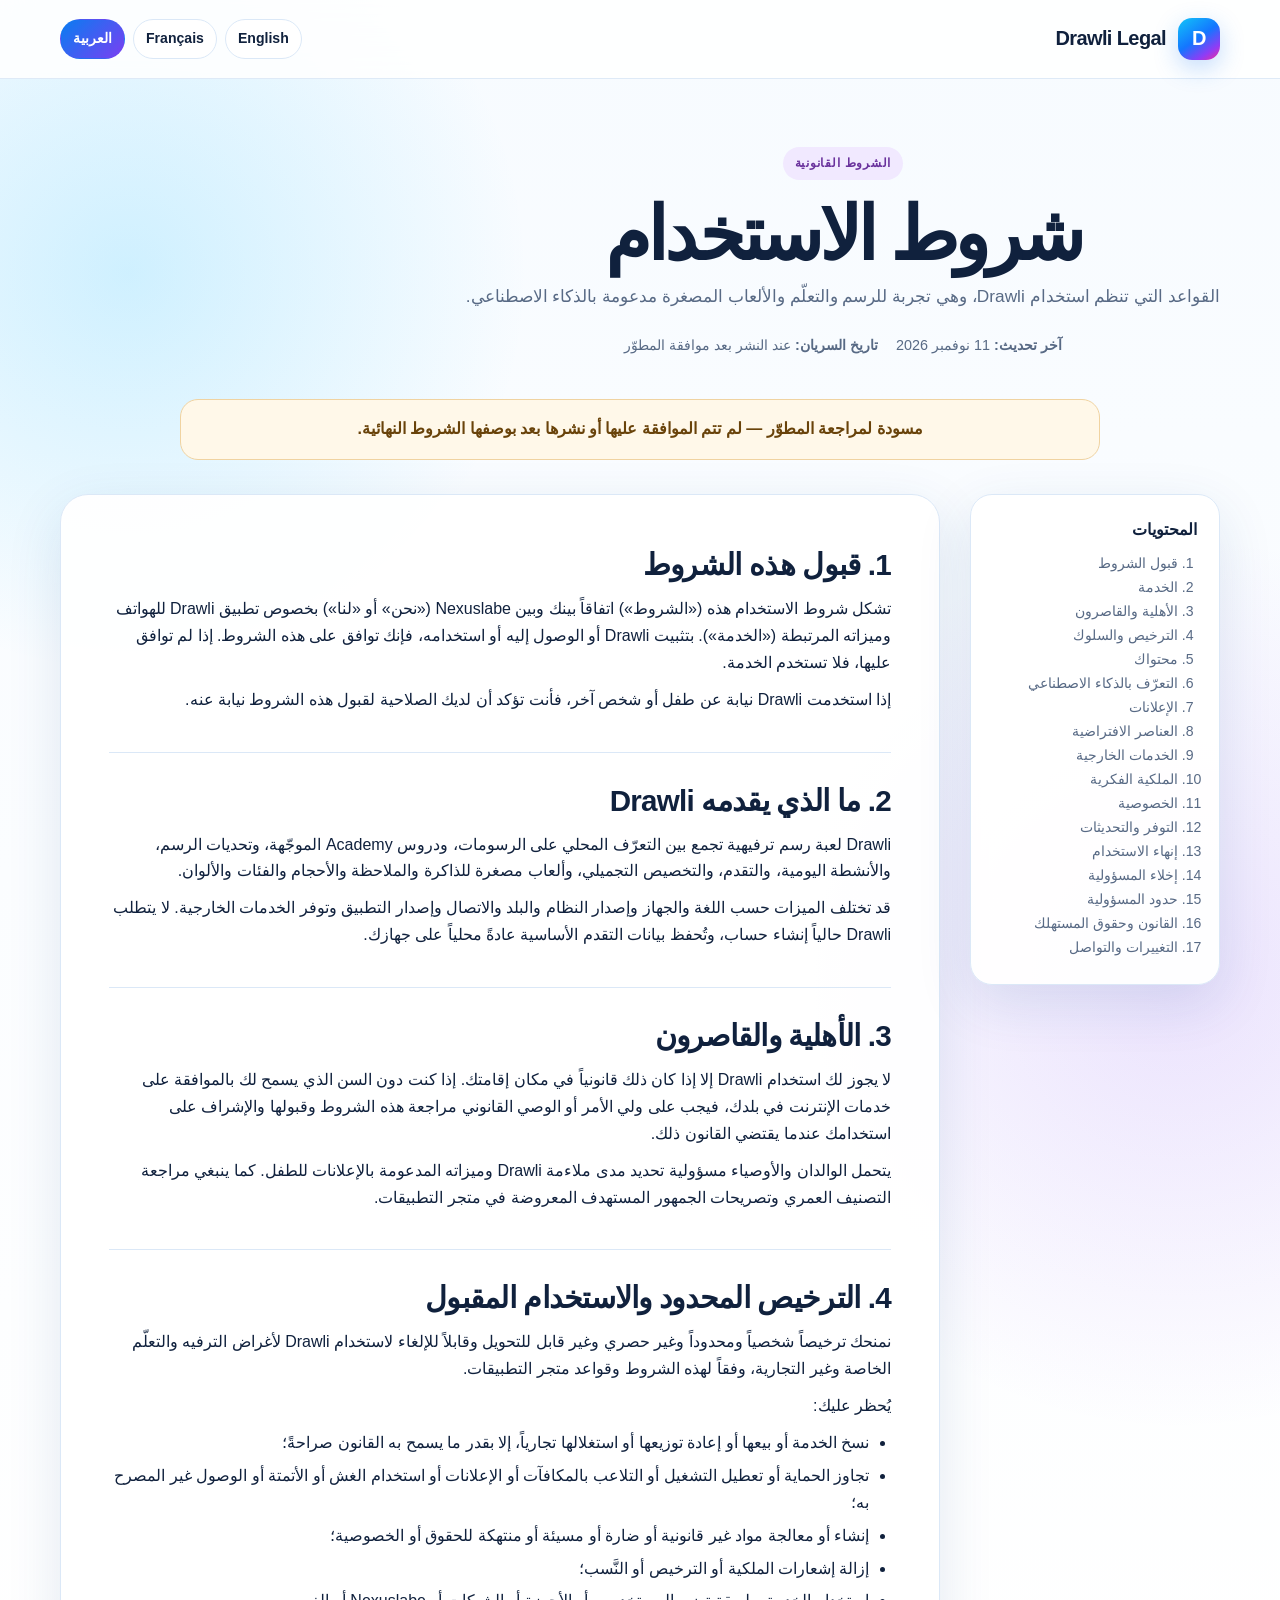
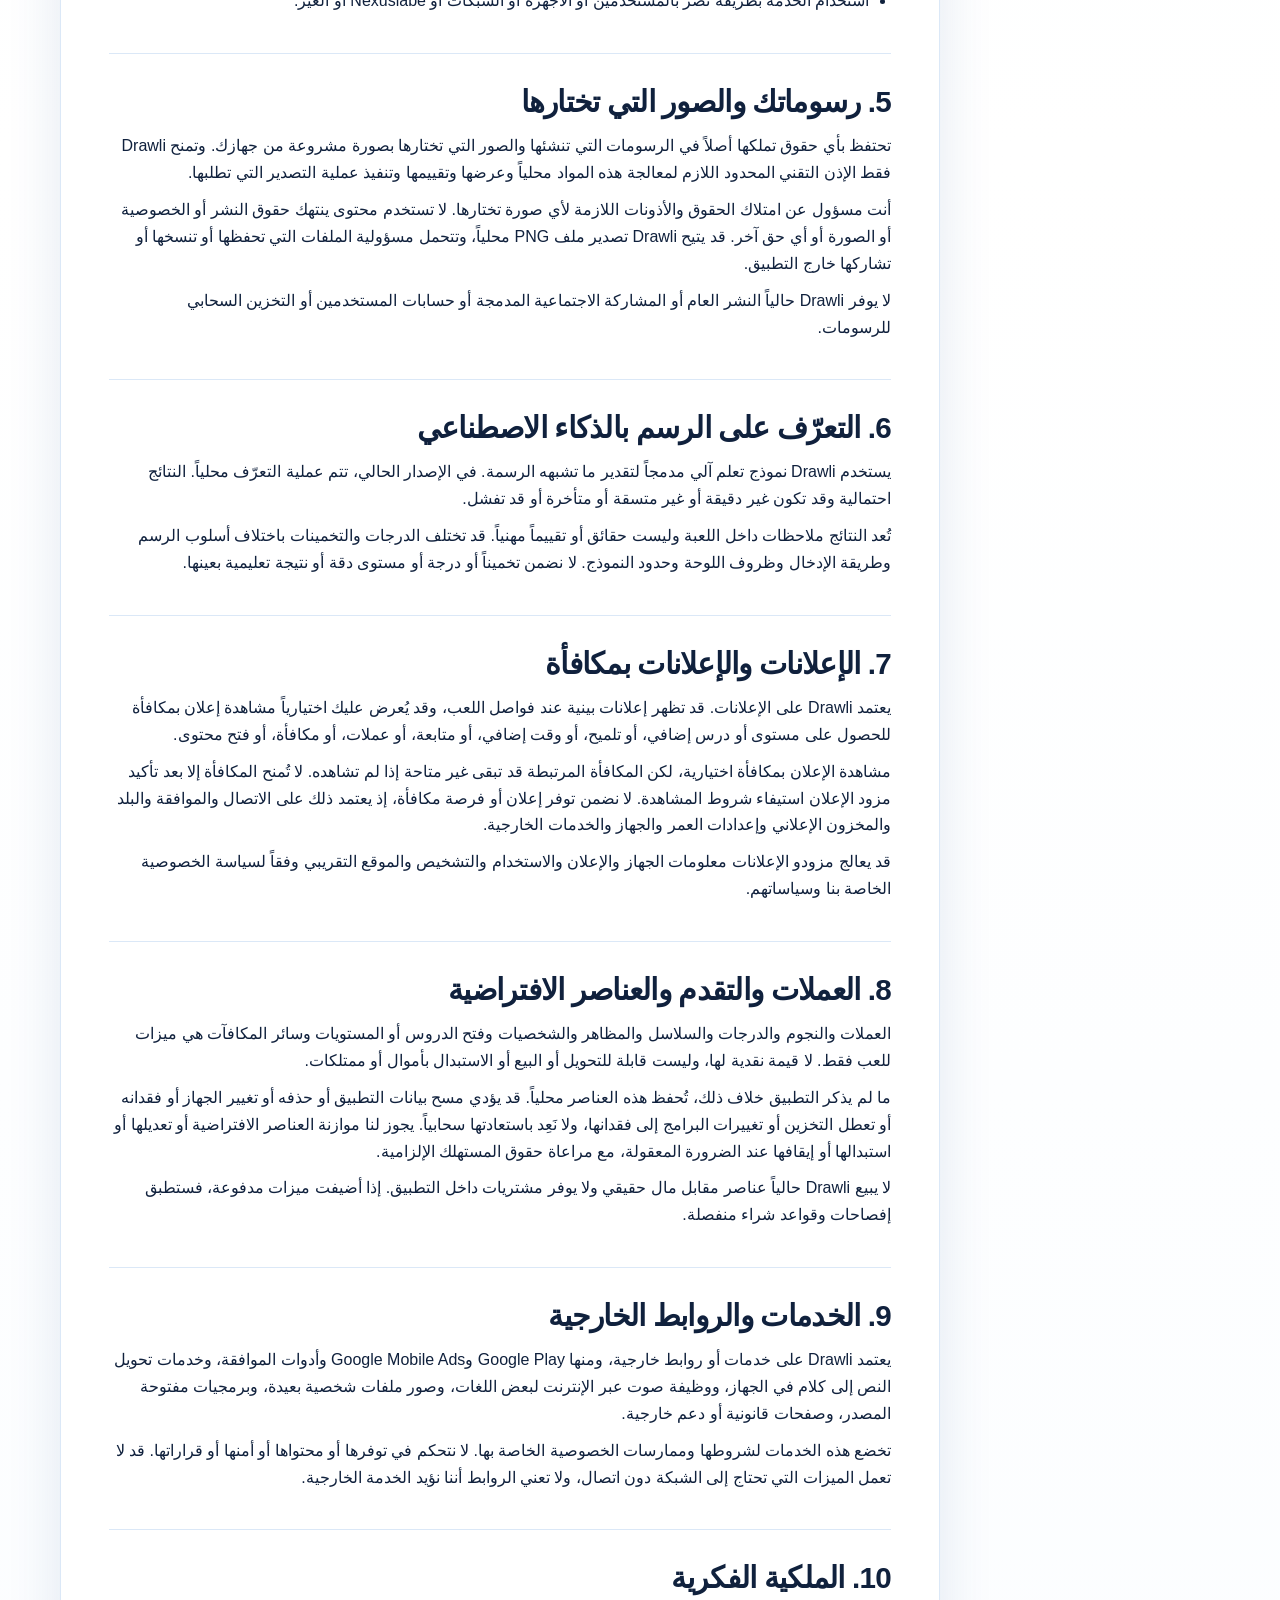
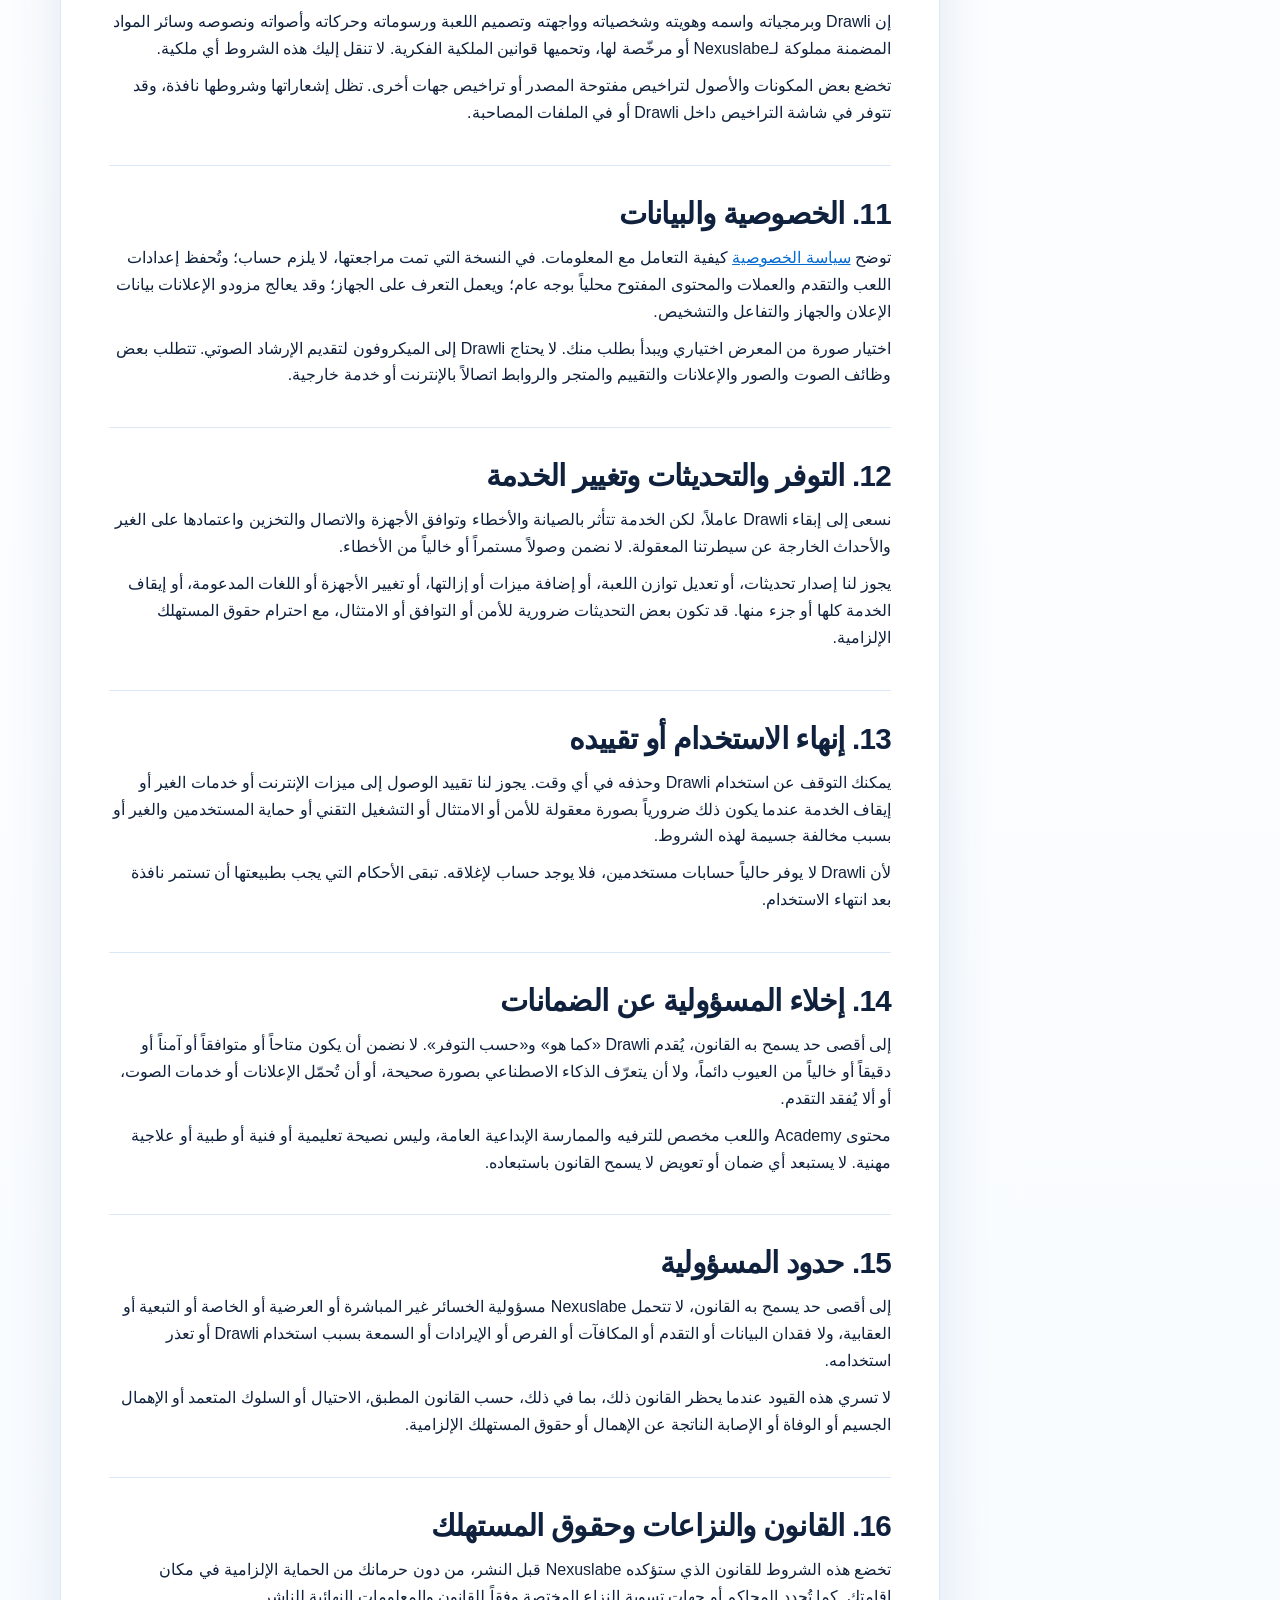
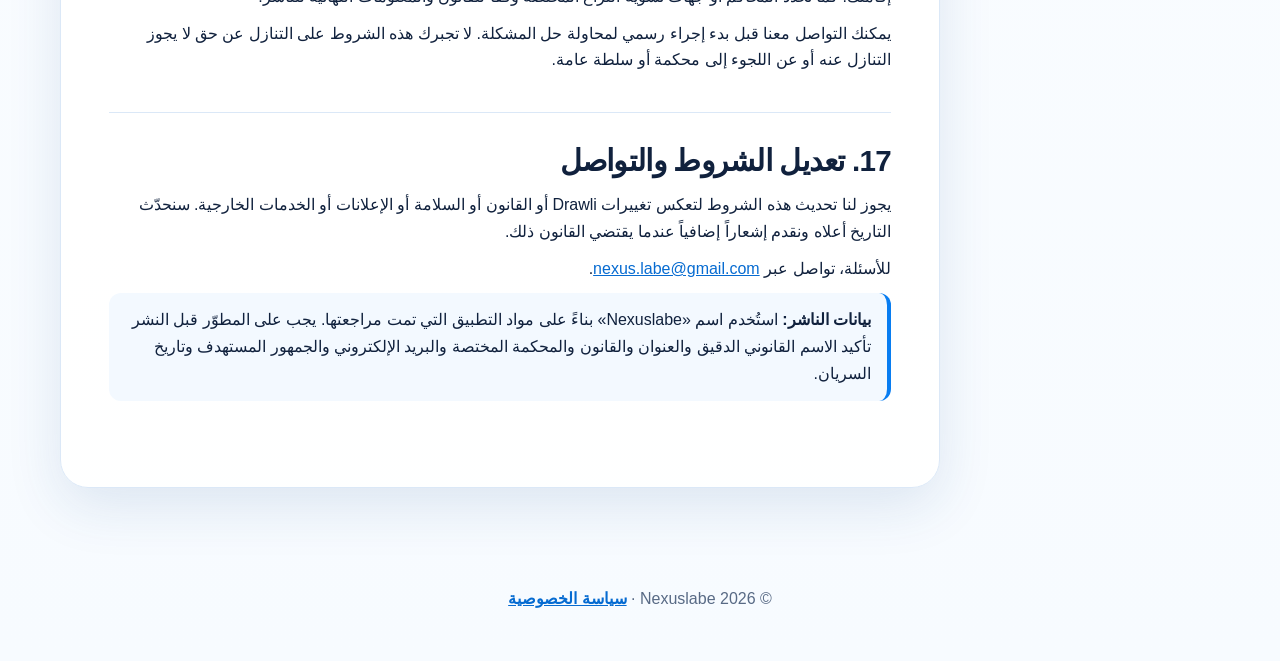
==== terms/ar/index.html @ 0cee1b6f "Add files via upload" ====
<!doctype html>
<html lang="ar" dir="rtl">
<head>
  <meta charset="utf-8"><meta name="viewport" content="width=device-width, initial-scale=1">
  <meta name="description" content="شروط استخدام Drawli، لعبة الرسم بالذكاء الاصطناعي من Nexuslabe.">
  <title>شروط الاستخدام — Drawli</title><link rel="stylesheet" href="../style.css">
</head>
<body>
  <header class="site-header"><div class="header-inner"><a class="brand" href="./"><span class="brand-mark" aria-hidden="true">D</span><span>Drawli Legal</span></a><nav class="language-nav" aria-label="اللغة"><a href="../" lang="en" dir="ltr">English</a><a href="../fr/" lang="fr" dir="ltr">Français</a><a href="./" aria-current="page">العربية</a></nav></div></header>
  <main>
    <div class="hero header-inner"><div><span class="eyebrow">الشروط القانونية</span><h1>شروط الاستخدام</h1><p>القواعد التي تنظم استخدام Drawli، وهي تجربة للرسم والتعلّم والألعاب المصغرة مدعومة بالذكاء الاصطناعي.</p><div class="dates"><span><strong>آخر تحديث:</strong> 11 نوفمبر 2026</span><span><strong>تاريخ السريان:</strong> عند النشر بعد موافقة المطوّر</span></div></div></div>
    <div class="draft-banner">مسودة لمراجعة المطوّر — لم تتم الموافقة عليها أو نشرها بعد بوصفها الشروط النهائية.</div>
    <div class="page-shell">
      <nav class="toc" aria-label="المحتويات"><strong>المحتويات</strong><ol><li><a href="#acceptance">قبول الشروط</a></li><li><a href="#service">الخدمة</a></li><li><a href="#eligibility">الأهلية والقاصرون</a></li><li><a href="#license">الترخيص والسلوك</a></li><li><a href="#content">محتواك</a></li><li><a href="#ai">التعرّف بالذكاء الاصطناعي</a></li><li><a href="#ads">الإعلانات</a></li><li><a href="#rewards">العناصر الافتراضية</a></li><li><a href="#third">الخدمات الخارجية</a></li><li><a href="#ip">الملكية الفكرية</a></li><li><a href="#privacy">الخصوصية</a></li><li><a href="#availability">التوفر والتحديثات</a></li><li><a href="#ending">إنهاء الاستخدام</a></li><li><a href="#disclaimers">إخلاء المسؤولية</a></li><li><a href="#liability">حدود المسؤولية</a></li><li><a href="#law">القانون وحقوق المستهلك</a></li><li><a href="#changes">التغييرات والتواصل</a></li></ol></nav>
      <article class="terms">
        <section id="acceptance"><h2>1. قبول هذه الشروط</h2><p>تشكل شروط الاستخدام هذه («الشروط») اتفاقاً بينك وبين Nexuslabe («نحن» أو «لنا») بخصوص تطبيق Drawli للهواتف وميزاته المرتبطة («الخدمة»). بتثبيت Drawli أو الوصول إليه أو استخدامه، فإنك توافق على هذه الشروط. إذا لم توافق عليها، فلا تستخدم الخدمة.</p><p>إذا استخدمت Drawli نيابة عن طفل أو شخص آخر، فأنت تؤكد أن لديك الصلاحية لقبول هذه الشروط نيابة عنه.</p></section>
        <section id="service"><h2>2. ما الذي يقدمه Drawli</h2><p>Drawli لعبة رسم ترفيهية تجمع بين التعرّف المحلي على الرسومات، ودروس Academy الموجّهة، وتحديات الرسم، والأنشطة اليومية، والتقدم، والتخصيص التجميلي، وألعاب مصغرة للذاكرة والملاحظة والأحجام والفئات والألوان.</p><p>قد تختلف الميزات حسب اللغة والجهاز وإصدار النظام والبلد والاتصال وإصدار التطبيق وتوفر الخدمات الخارجية. لا يتطلب Drawli حالياً إنشاء حساب، وتُحفظ بيانات التقدم الأساسية عادةً محلياً على جهازك.</p></section>
        <section id="eligibility"><h2>3. الأهلية والقاصرون</h2><p>لا يجوز لك استخدام Drawli إلا إذا كان ذلك قانونياً في مكان إقامتك. إذا كنت دون السن الذي يسمح لك بالموافقة على خدمات الإنترنت في بلدك، فيجب على ولي الأمر أو الوصي القانوني مراجعة هذه الشروط وقبولها والإشراف على استخدامك عندما يقتضي القانون ذلك.</p><p>يتحمل الوالدان والأوصياء مسؤولية تحديد مدى ملاءمة Drawli وميزاته المدعومة بالإعلانات للطفل. كما ينبغي مراجعة التصنيف العمري وتصريحات الجمهور المستهدف المعروضة في متجر التطبيقات.</p></section>
        <section id="license"><h2>4. الترخيص المحدود والاستخدام المقبول</h2><p>نمنحك ترخيصاً شخصياً ومحدوداً وغير حصري وغير قابل للتحويل وقابلاً للإلغاء لاستخدام Drawli لأغراض الترفيه والتعلّم الخاصة وغير التجارية، وفقاً لهذه الشروط وقواعد متجر التطبيقات.</p><p>يُحظر عليك:</p><ul><li>نسخ الخدمة أو بيعها أو إعادة توزيعها أو استغلالها تجارياً، إلا بقدر ما يسمح به القانون صراحةً؛</li><li>تجاوز الحماية أو تعطيل التشغيل أو التلاعب بالمكافآت أو الإعلانات أو استخدام الغش أو الأتمتة أو الوصول غير المصرح به؛</li><li>إنشاء أو معالجة مواد غير قانونية أو ضارة أو مسيئة أو منتهكة للحقوق أو الخصوصية؛</li><li>إزالة إشعارات الملكية أو الترخيص أو النَّسب؛</li><li>استخدام الخدمة بطريقة تضر بالمستخدمين أو الأجهزة أو الشبكات أو Nexuslabe أو الغير.</li></ul></section>
        <section id="content"><h2>5. رسوماتك والصور التي تختارها</h2><p>تحتفظ بأي حقوق تملكها أصلاً في الرسومات التي تنشئها والصور التي تختارها بصورة مشروعة من جهازك. وتمنح Drawli فقط الإذن التقني المحدود اللازم لمعالجة هذه المواد محلياً وعرضها وتقييمها وتنفيذ عملية التصدير التي تطلبها.</p><p>أنت مسؤول عن امتلاك الحقوق والأذونات اللازمة لأي صورة تختارها. لا تستخدم محتوى ينتهك حقوق النشر أو الخصوصية أو الصورة أو أي حق آخر. قد يتيح Drawli تصدير ملف PNG محلياً، وتتحمل مسؤولية الملفات التي تحفظها أو تنسخها أو تشاركها خارج التطبيق.</p><p>لا يوفر Drawli حالياً النشر العام أو المشاركة الاجتماعية المدمجة أو حسابات المستخدمين أو التخزين السحابي للرسومات.</p></section>
        <section id="ai"><h2>6. التعرّف على الرسم بالذكاء الاصطناعي</h2><p>يستخدم Drawli نموذج تعلم آلي مدمجاً لتقدير ما تشبهه الرسمة. في الإصدار الحالي، تتم عملية التعرّف محلياً. النتائج احتمالية وقد تكون غير دقيقة أو غير متسقة أو متأخرة أو قد تفشل.</p><p>تُعد النتائج ملاحظات داخل اللعبة وليست حقائق أو تقييماً مهنياً. قد تختلف الدرجات والتخمينات باختلاف أسلوب الرسم وطريقة الإدخال وظروف اللوحة وحدود النموذج. لا نضمن تخميناً أو درجة أو مستوى دقة أو نتيجة تعليمية بعينها.</p></section>
        <section id="ads"><h2>7. الإعلانات والإعلانات بمكافأة</h2><p>يعتمد Drawli على الإعلانات. قد تظهر إعلانات بينية عند فواصل اللعب، وقد يُعرض عليك اختيارياً مشاهدة إعلان بمكافأة للحصول على مستوى أو درس إضافي، أو تلميح، أو وقت إضافي، أو متابعة، أو عملات، أو مكافأة، أو فتح محتوى.</p><p>مشاهدة الإعلان بمكافأة اختيارية، لكن المكافأة المرتبطة قد تبقى غير متاحة إذا لم تشاهده. لا تُمنح المكافأة إلا بعد تأكيد مزود الإعلان استيفاء شروط المشاهدة. لا نضمن توفر إعلان أو فرصة مكافأة، إذ يعتمد ذلك على الاتصال والموافقة والبلد والمخزون الإعلاني وإعدادات العمر والجهاز والخدمات الخارجية.</p><p>قد يعالج مزودو الإعلانات معلومات الجهاز والإعلان والاستخدام والتشخيص والموقع التقريبي وفقاً لسياسة الخصوصية الخاصة بنا وسياساتهم.</p></section>
        <section id="rewards"><h2>8. العملات والتقدم والعناصر الافتراضية</h2><p>العملات والنجوم والدرجات والسلاسل والمظاهر والشخصيات وفتح الدروس أو المستويات وسائر المكافآت هي ميزات للعب فقط. لا قيمة نقدية لها، وليست قابلة للتحويل أو البيع أو الاستبدال بأموال أو ممتلكات.</p><p>ما لم يذكر التطبيق خلاف ذلك، تُحفظ هذه العناصر محلياً. قد يؤدي مسح بيانات التطبيق أو حذفه أو تغيير الجهاز أو فقدانه أو تعطل التخزين أو تغييرات البرامج إلى فقدانها، ولا نَعِد باستعادتها سحابياً. يجوز لنا موازنة العناصر الافتراضية أو تعديلها أو استبدالها أو إيقافها عند الضرورة المعقولة، مع مراعاة حقوق المستهلك الإلزامية.</p><p>لا يبيع Drawli حالياً عناصر مقابل مال حقيقي ولا يوفر مشتريات داخل التطبيق. إذا أضيفت ميزات مدفوعة، فستطبق إفصاحات وقواعد شراء منفصلة.</p></section>
        <section id="third"><h2>9. الخدمات والروابط الخارجية</h2><p>يعتمد Drawli على خدمات أو روابط خارجية، ومنها Google Play وGoogle Mobile Ads وأدوات الموافقة، وخدمات تحويل النص إلى كلام في الجهاز، ووظيفة صوت عبر الإنترنت لبعض اللغات، وصور ملفات شخصية بعيدة، وبرمجيات مفتوحة المصدر، وصفحات قانونية أو دعم خارجية.</p><p>تخضع هذه الخدمات لشروطها وممارسات الخصوصية الخاصة بها. لا نتحكم في توفرها أو محتواها أو أمنها أو قراراتها. قد لا تعمل الميزات التي تحتاج إلى الشبكة دون اتصال، ولا تعني الروابط أننا نؤيد الخدمة الخارجية.</p></section>
        <section id="ip"><h2>10. الملكية الفكرية</h2><p>إن Drawli وبرمجياته واسمه وهويته وشخصياته وواجهته وتصميم اللعبة ورسوماته وحركاته وأصواته ونصوصه وسائر المواد المضمنة مملوكة لـNexuslabe أو مرخّصة لها، وتحميها قوانين الملكية الفكرية. لا تنقل إليك هذه الشروط أي ملكية.</p><p>تخضع بعض المكونات والأصول لتراخيص مفتوحة المصدر أو تراخيص جهات أخرى. تظل إشعاراتها وشروطها نافذة، وقد تتوفر في شاشة التراخيص داخل Drawli أو في الملفات المصاحبة.</p></section>
        <section id="privacy"><h2>11. الخصوصية والبيانات</h2><p>توضح <a href="https://nexuslabe-debug.github.io/drawli-privacy/" rel="noopener">سياسة الخصوصية</a> كيفية التعامل مع المعلومات. في النسخة التي تمت مراجعتها، لا يلزم حساب؛ وتُحفظ إعدادات اللعب والتقدم والعملات والمحتوى المفتوح محلياً بوجه عام؛ ويعمل التعرف على الجهاز؛ وقد يعالج مزودو الإعلانات بيانات الإعلان والجهاز والتفاعل والتشخيص.</p><p>اختيار صورة من المعرض اختياري ويبدأ بطلب منك. لا يحتاج Drawli إلى الميكروفون لتقديم الإرشاد الصوتي. تتطلب بعض وظائف الصوت والصور والإعلانات والتقييم والمتجر والروابط اتصالاً بالإنترنت أو خدمة خارجية.</p></section>
        <section id="availability"><h2>12. التوفر والتحديثات وتغيير الخدمة</h2><p>نسعى إلى إبقاء Drawli عاملاً، لكن الخدمة تتأثر بالصيانة والأخطاء وتوافق الأجهزة والاتصال والتخزين واعتمادها على الغير والأحداث الخارجة عن سيطرتنا المعقولة. لا نضمن وصولاً مستمراً أو خالياً من الأخطاء.</p><p>يجوز لنا إصدار تحديثات، أو تعديل توازن اللعبة، أو إضافة ميزات أو إزالتها، أو تغيير الأجهزة أو اللغات المدعومة، أو إيقاف الخدمة كلها أو جزء منها. قد تكون بعض التحديثات ضرورية للأمن أو التوافق أو الامتثال، مع احترام حقوق المستهلك الإلزامية.</p></section>
        <section id="ending"><h2>13. إنهاء الاستخدام أو تقييده</h2><p>يمكنك التوقف عن استخدام Drawli وحذفه في أي وقت. يجوز لنا تقييد الوصول إلى ميزات الإنترنت أو خدمات الغير أو إيقاف الخدمة عندما يكون ذلك ضرورياً بصورة معقولة للأمن أو الامتثال أو التشغيل التقني أو حماية المستخدمين والغير أو بسبب مخالفة جسيمة لهذه الشروط.</p><p>لأن Drawli لا يوفر حالياً حسابات مستخدمين، فلا يوجد حساب لإغلاقه. تبقى الأحكام التي يجب بطبيعتها أن تستمر نافذة بعد انتهاء الاستخدام.</p></section>
        <section id="disclaimers"><h2>14. إخلاء المسؤولية عن الضمانات</h2><p>إلى أقصى حد يسمح به القانون، يُقدم Drawli «كما هو» و«حسب التوفر». لا نضمن أن يكون متاحاً أو متوافقاً أو آمناً أو دقيقاً أو خالياً من العيوب دائماً، ولا أن يتعرّف الذكاء الاصطناعي بصورة صحيحة، أو أن تُحمّل الإعلانات أو خدمات الصوت، أو ألا يُفقد التقدم.</p><p>محتوى Academy واللعب مخصص للترفيه والممارسة الإبداعية العامة، وليس نصيحة تعليمية أو فنية أو طبية أو علاجية مهنية. لا يستبعد أي ضمان أو تعويض لا يسمح القانون باستبعاده.</p></section>
        <section id="liability"><h2>15. حدود المسؤولية</h2><p>إلى أقصى حد يسمح به القانون، لا تتحمل Nexuslabe مسؤولية الخسائر غير المباشرة أو العرضية أو الخاصة أو التبعية أو العقابية، ولا فقدان البيانات أو التقدم أو المكافآت أو الفرص أو الإيرادات أو السمعة بسبب استخدام Drawli أو تعذر استخدامه.</p><p>لا تسري هذه القيود عندما يحظر القانون ذلك، بما في ذلك، حسب القانون المطبق، الاحتيال أو السلوك المتعمد أو الإهمال الجسيم أو الوفاة أو الإصابة الناتجة عن الإهمال أو حقوق المستهلك الإلزامية.</p></section>
        <section id="law"><h2>16. القانون والنزاعات وحقوق المستهلك</h2><p>تخضع هذه الشروط للقانون الذي ستؤكده Nexuslabe قبل النشر، من دون حرمانك من الحماية الإلزامية في مكان إقامتك. كما تُحدد المحاكم أو جهات تسوية النزاع المختصة وفقاً للقانون والمعلومات النهائية للناشر.</p><p>يمكنك التواصل معنا قبل بدء إجراء رسمي لمحاولة حل المشكلة. لا تجبرك هذه الشروط على التنازل عن حق لا يجوز التنازل عنه أو عن اللجوء إلى محكمة أو سلطة عامة.</p></section>
        <section id="changes"><h2>17. تعديل الشروط والتواصل</h2><p>يجوز لنا تحديث هذه الشروط لتعكس تغييرات Drawli أو القانون أو السلامة أو الإعلانات أو الخدمات الخارجية. سنحدّث التاريخ أعلاه ونقدم إشعاراً إضافياً عندما يقتضي القانون ذلك.</p><p>للأسئلة، تواصل عبر <a href="mailto:nexus.labe@gmail.com" dir="ltr">nexus.labe@gmail.com</a>.</p><p class="note"><strong>بيانات الناشر:</strong> استُخدم اسم «Nexuslabe» بناءً على مواد التطبيق التي تمت مراجعتها. يجب على المطوّر قبل النشر تأكيد الاسم القانوني الدقيق والعنوان والقانون والمحكمة المختصة والبريد الإلكتروني والجمهور المستهدف وتاريخ السريان.</p></section>
      </article>
    </div>
  </main>
  <footer class="site-footer"><div class="footer-inner">© 2026 Nexuslabe · <a href="https://nexuslabe-debug.github.io/drawli-privacy/">سياسة الخصوصية</a></div></footer>
</body>
</html>
---- terms/style.css ----
:root {
  color-scheme: light;
  --ink: #10213d;
  --muted: #586a85;
  --blue: #087df1;
  --purple: #7a3ff2;
  --pink: #ed2b9a;
  --line: #dbe8f7;
  --soft: #f3f9ff;
  --surface: rgba(255, 255, 255, 0.94);
  --shadow: 0 18px 55px rgba(22, 74, 137, 0.12);
}

* { box-sizing: border-box; }

html { scroll-behavior: smooth; }

body {
  margin: 0;
  min-width: 280px;
  color: var(--ink);
  background:
    radial-gradient(circle at 10% 5%, rgba(19, 187, 255, 0.18), transparent 25rem),
    radial-gradient(circle at 92% 18%, rgba(134, 65, 242, 0.14), transparent 28rem),
    linear-gradient(180deg, #f7fbff 0%, #ffffff 32%, #f7fbff 100%);
  font-family: Inter, ui-sans-serif, system-ui, -apple-system, BlinkMacSystemFont, "Segoe UI", sans-serif;
  line-height: 1.68;
}

a { color: #066bd1; }
a:hover { color: var(--purple); }

.site-header {
  border-bottom: 1px solid rgba(219, 232, 247, 0.9);
  background: rgba(255, 255, 255, 0.86);
  backdrop-filter: blur(16px);
}

.header-inner, .page-shell, .footer-inner {
  width: min(1160px, calc(100% - 32px));
  margin-inline: auto;
}

.header-inner {
  display: flex;
  align-items: center;
  justify-content: space-between;
  gap: 20px;
  padding: 18px 0;
}

.brand {
  display: flex;
  align-items: center;
  gap: 12px;
  color: var(--ink);
  text-decoration: none;
  font-weight: 900;
  font-size: 1.25rem;
  letter-spacing: -0.03em;
}

.brand-mark {
  display: grid;
  place-items: center;
  width: 42px;
  height: 42px;
  border-radius: 14px;
  color: white;
  background: linear-gradient(145deg, #11c6f8, #1476ff 48%, #8f3cf5 78%, #f32d9a);
  box-shadow: 0 8px 24px rgba(26, 120, 242, 0.26);
}

.language-nav { display: flex; flex-wrap: wrap; gap: 8px; }
.language-nav a {
  padding: 7px 12px;
  border: 1px solid var(--line);
  border-radius: 999px;
  background: white;
  color: var(--ink);
  text-decoration: none;
  font-size: 0.88rem;
  font-weight: 750;
}
.language-nav a[aria-current="page"] {
  color: white;
  border-color: transparent;
  background: linear-gradient(135deg, var(--blue), var(--purple));
}

.hero { padding: 68px 0 42px; text-align: center; }
.eyebrow {
  display: inline-flex;
  padding: 6px 12px;
  border-radius: 999px;
  color: #6a329d;
  background: #f1e9ff;
  font-size: 0.78rem;
  font-weight: 850;
  letter-spacing: 0.06em;
  text-transform: uppercase;
}
.hero h1 {
  margin: 17px auto 10px;
  max-width: 820px;
  font-size: clamp(2.25rem, 7vw, 4.6rem);
  line-height: 1.02;
  letter-spacing: -0.055em;
}
.hero p { margin: 0 auto; max-width: 760px; color: var(--muted); font-size: 1.08rem; }
.dates { display: flex; justify-content: center; flex-wrap: wrap; gap: 8px 18px; margin-top: 22px; color: var(--muted); font-size: 0.9rem; }

.draft-banner {
  margin: 0 auto 34px;
  max-width: 920px;
  padding: 16px 18px;
  border: 1px solid #f0d3a1;
  border-radius: 18px;
  color: #69430a;
  background: #fff8e9;
  text-align: center;
  font-weight: 650;
}

.page-shell { display: grid; grid-template-columns: 250px minmax(0, 1fr); gap: 30px; padding-bottom: 70px; }
.toc { position: sticky; top: 18px; align-self: start; padding: 22px; border: 1px solid var(--line); border-radius: 22px; background: var(--surface); box-shadow: var(--shadow); }
.toc strong { display: block; margin-bottom: 10px; }
.toc ol { margin: 0; padding-inline-start: 1.2rem; }
.toc li { margin: 5px 0; color: var(--muted); font-size: 0.88rem; line-height: 1.35; }
.toc a { color: inherit; text-decoration: none; }
.toc a:hover { color: var(--blue); }

.terms { min-width: 0; padding: clamp(22px, 4vw, 48px); border: 1px solid var(--line); border-radius: 28px; background: var(--surface); box-shadow: var(--shadow); }
.terms section { scroll-margin-top: 24px; padding: 4px 0 28px; }
.terms section + section { padding-top: 30px; border-top: 1px solid var(--line); }
.terms h2 { margin: 0 0 12px; font-size: clamp(1.35rem, 3vw, 1.85rem); line-height: 1.25; letter-spacing: -0.025em; }
.terms h3 { margin: 22px 0 8px; font-size: 1.08rem; }
.terms p { margin: 10px 0; }
.terms ul { margin: 10px 0; padding-inline-start: 1.35rem; }
.terms li { margin: 6px 0; }
.note { padding: 14px 16px; border-inline-start: 4px solid var(--blue); border-radius: 12px; background: var(--soft); }

.site-footer { padding: 28px 0 48px; color: var(--muted); text-align: center; }
.site-footer a { font-weight: 700; }

[dir="rtl"] body { font-family: Tahoma, Arial, "Segoe UI", sans-serif; }
[dir="rtl"] .terms, [dir="rtl"] .toc { text-align: right; }

@media (max-width: 840px) {
  .header-inner { align-items: flex-start; flex-direction: column; }
  .hero { padding-top: 48px; }
  .page-shell { grid-template-columns: 1fr; }
  .toc { position: static; }
}

@media (max-width: 520px) {
  .header-inner, .page-shell, .footer-inner { width: min(100% - 20px, 1160px); }
  .terms { padding: 22px 18px; border-radius: 22px; }
  .language-nav a { padding: 6px 10px; }
}

@media print {
  body { background: white; }
  .site-header, .toc, .draft-banner { display: none; }
  .page-shell { display: block; width: 100%; }
  .terms { border: 0; box-shadow: none; padding: 0; }
}
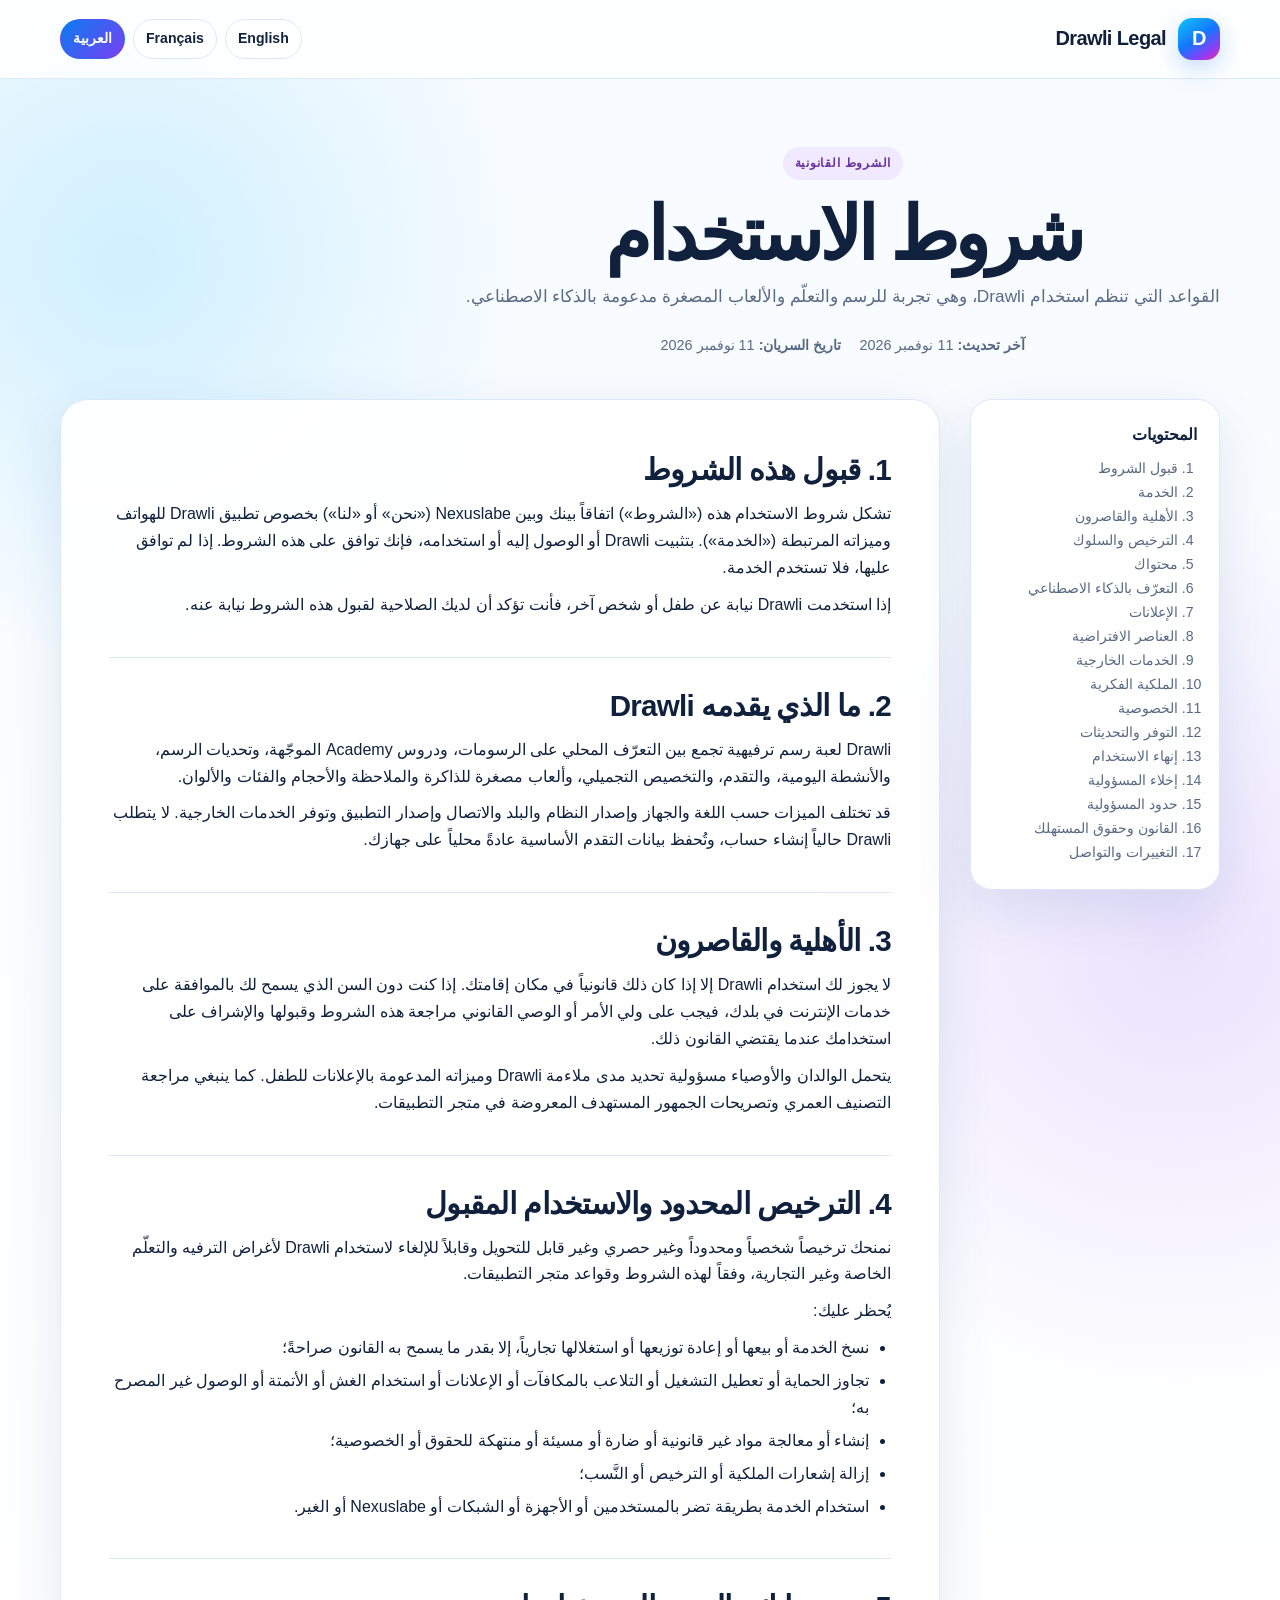
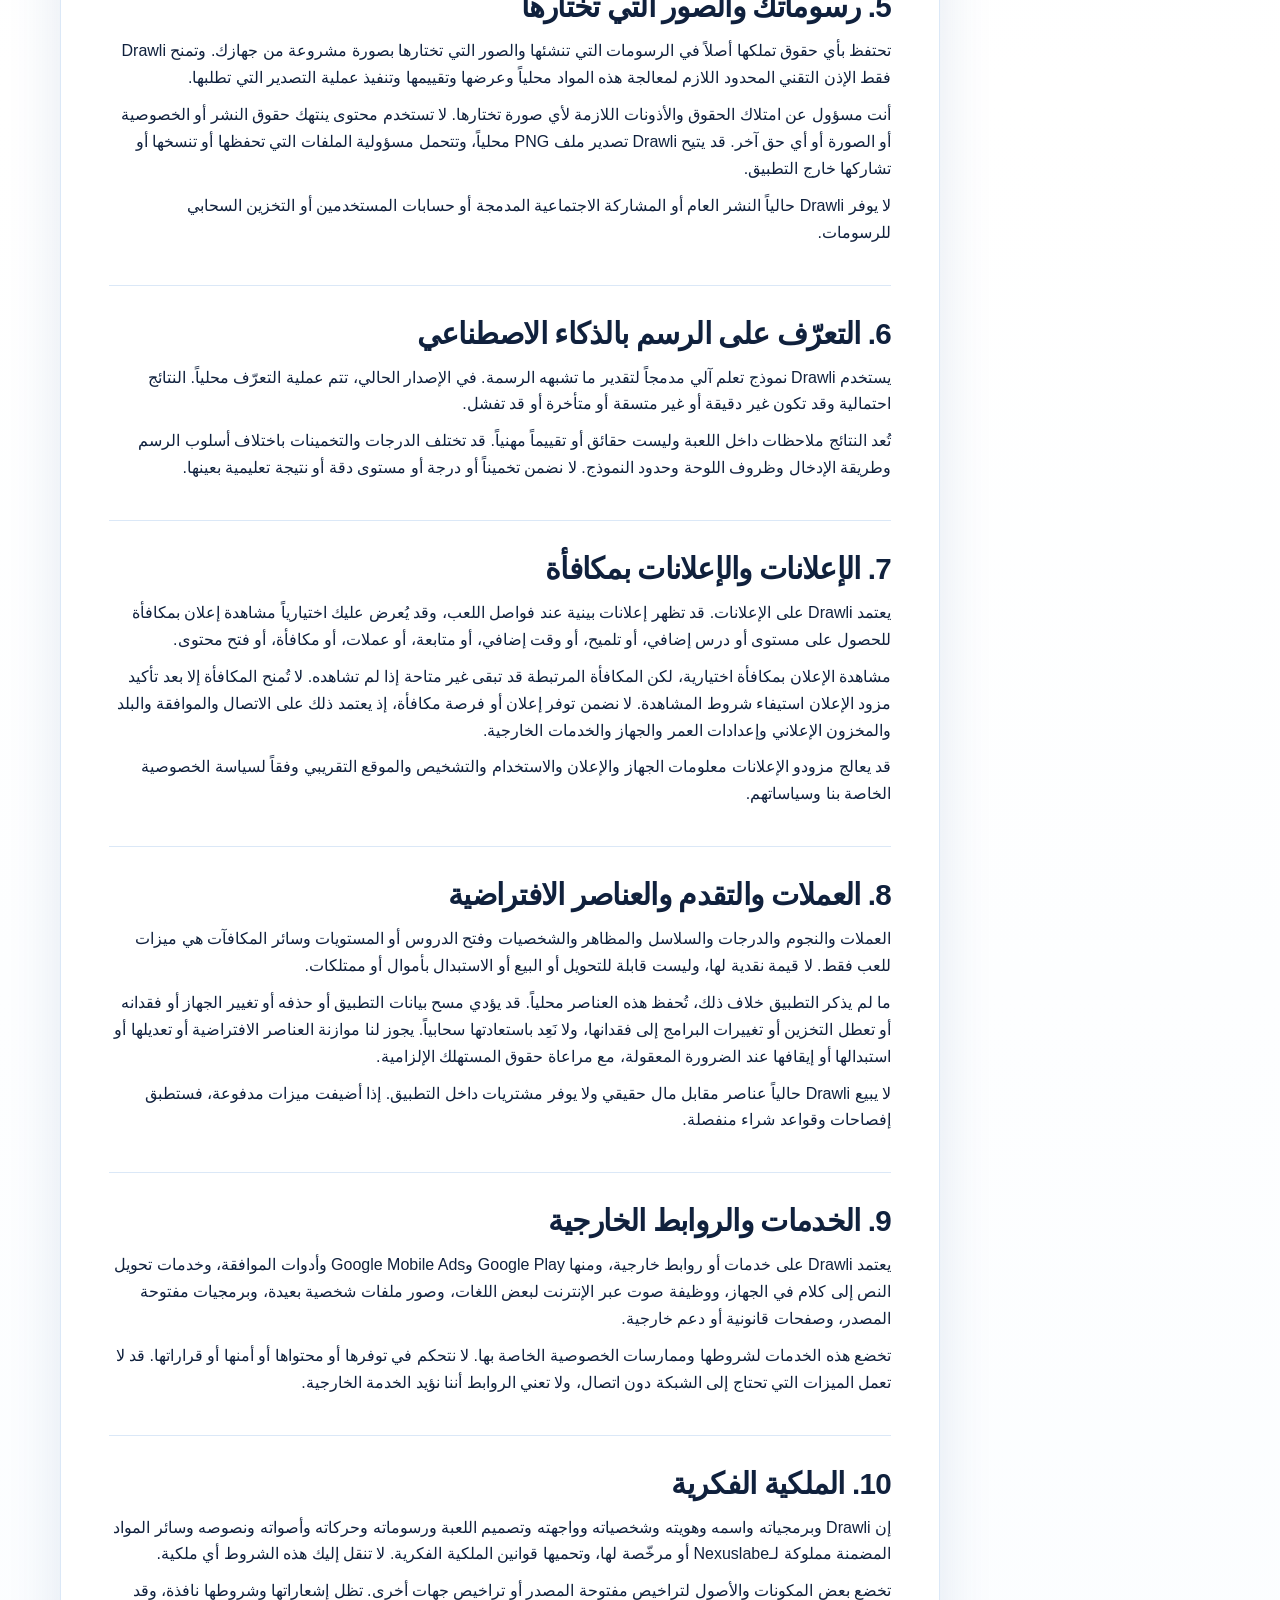
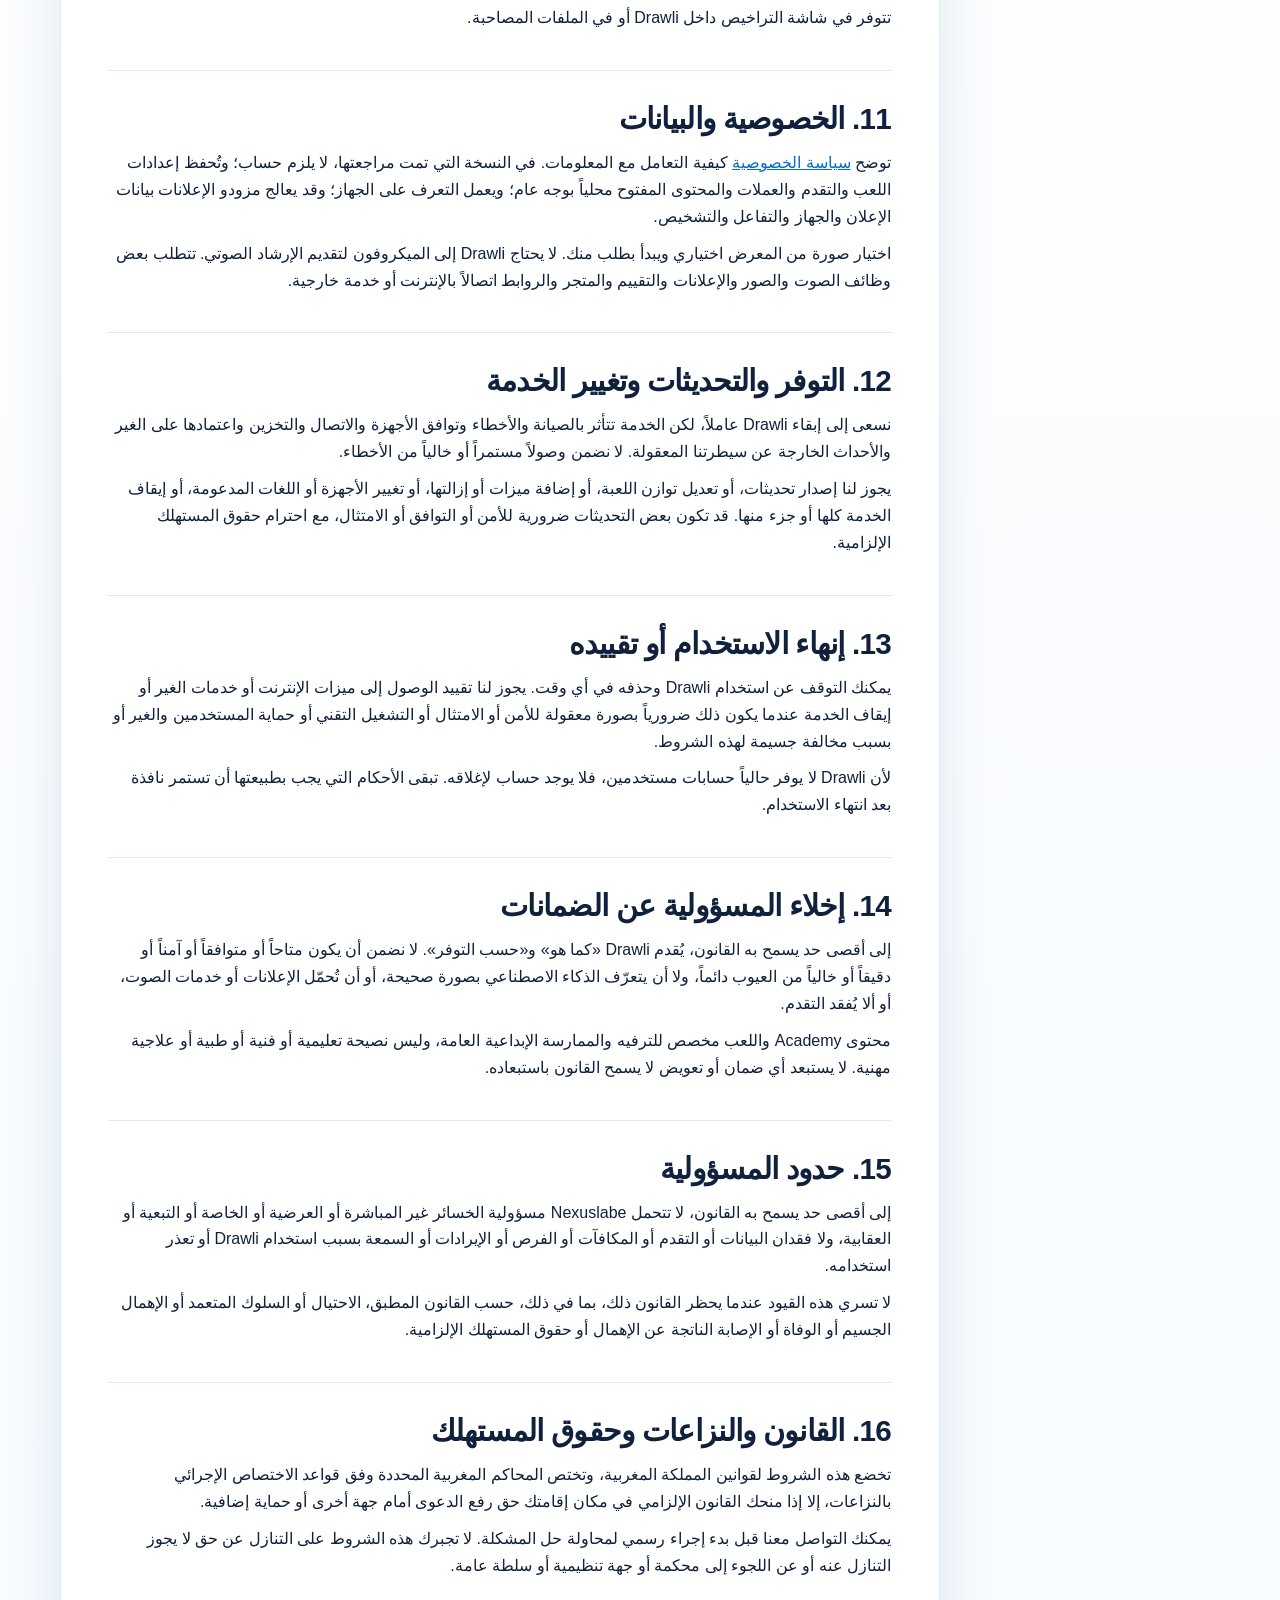
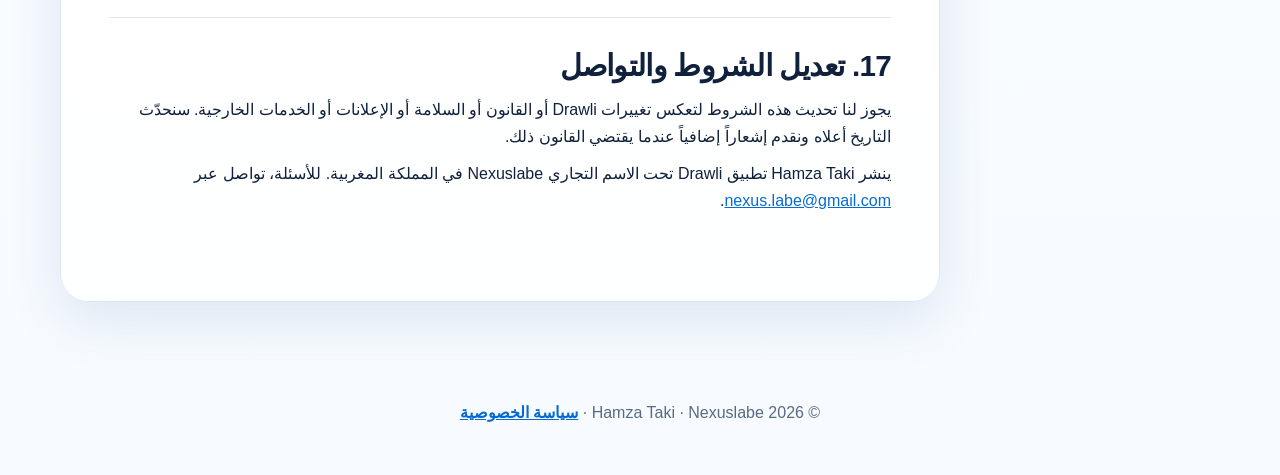
==== commit e7dd4e8d: "Add files via upload" ====
--- a/terms/ar/index.html
+++ b/terms/ar/index.html
@@ -8,8 +8,7 @@
 <body>
   <header class="site-header"><div class="header-inner"><a class="brand" href="./"><span class="brand-mark" aria-hidden="true">D</span><span>Drawli Legal</span></a><nav class="language-nav" aria-label="اللغة"><a href="../" lang="en" dir="ltr">English</a><a href="../fr/" lang="fr" dir="ltr">Français</a><a href="./" aria-current="page">العربية</a></nav></div></header>
   <main>
-    <div class="hero header-inner"><div><span class="eyebrow">الشروط القانونية</span><h1>شروط الاستخدام</h1><p>القواعد التي تنظم استخدام Drawli، وهي تجربة للرسم والتعلّم والألعاب المصغرة مدعومة بالذكاء الاصطناعي.</p><div class="dates"><span><strong>آخر تحديث:</strong> 11 نوفمبر 2026</span><span><strong>تاريخ السريان:</strong> عند النشر بعد موافقة المطوّر</span></div></div></div>
-    <div class="draft-banner">مسودة لمراجعة المطوّر — لم تتم الموافقة عليها أو نشرها بعد بوصفها الشروط النهائية.</div>
+    <div class="hero header-inner"><div><span class="eyebrow">الشروط القانونية</span><h1>شروط الاستخدام</h1><p>القواعد التي تنظم استخدام Drawli، وهي تجربة للرسم والتعلّم والألعاب المصغرة مدعومة بالذكاء الاصطناعي.</p><div class="dates"><span><strong>آخر تحديث:</strong> 11 نوفمبر 2026</span><span><strong>تاريخ السريان:</strong> 11 نوفمبر 2026</span></div></div></div>
     <div class="page-shell">
       <nav class="toc" aria-label="المحتويات"><strong>المحتويات</strong><ol><li><a href="#acceptance">قبول الشروط</a></li><li><a href="#service">الخدمة</a></li><li><a href="#eligibility">الأهلية والقاصرون</a></li><li><a href="#license">الترخيص والسلوك</a></li><li><a href="#content">محتواك</a></li><li><a href="#ai">التعرّف بالذكاء الاصطناعي</a></li><li><a href="#ads">الإعلانات</a></li><li><a href="#rewards">العناصر الافتراضية</a></li><li><a href="#third">الخدمات الخارجية</a></li><li><a href="#ip">الملكية الفكرية</a></li><li><a href="#privacy">الخصوصية</a></li><li><a href="#availability">التوفر والتحديثات</a></li><li><a href="#ending">إنهاء الاستخدام</a></li><li><a href="#disclaimers">إخلاء المسؤولية</a></li><li><a href="#liability">حدود المسؤولية</a></li><li><a href="#law">القانون وحقوق المستهلك</a></li><li><a href="#changes">التغييرات والتواصل</a></li></ol></nav>
       <article class="terms">
@@ -28,11 +27,11 @@
         <section id="ending"><h2>13. إنهاء الاستخدام أو تقييده</h2><p>يمكنك التوقف عن استخدام Drawli وحذفه في أي وقت. يجوز لنا تقييد الوصول إلى ميزات الإنترنت أو خدمات الغير أو إيقاف الخدمة عندما يكون ذلك ضرورياً بصورة معقولة للأمن أو الامتثال أو التشغيل التقني أو حماية المستخدمين والغير أو بسبب مخالفة جسيمة لهذه الشروط.</p><p>لأن Drawli لا يوفر حالياً حسابات مستخدمين، فلا يوجد حساب لإغلاقه. تبقى الأحكام التي يجب بطبيعتها أن تستمر نافذة بعد انتهاء الاستخدام.</p></section>
         <section id="disclaimers"><h2>14. إخلاء المسؤولية عن الضمانات</h2><p>إلى أقصى حد يسمح به القانون، يُقدم Drawli «كما هو» و«حسب التوفر». لا نضمن أن يكون متاحاً أو متوافقاً أو آمناً أو دقيقاً أو خالياً من العيوب دائماً، ولا أن يتعرّف الذكاء الاصطناعي بصورة صحيحة، أو أن تُحمّل الإعلانات أو خدمات الصوت، أو ألا يُفقد التقدم.</p><p>محتوى Academy واللعب مخصص للترفيه والممارسة الإبداعية العامة، وليس نصيحة تعليمية أو فنية أو طبية أو علاجية مهنية. لا يستبعد أي ضمان أو تعويض لا يسمح القانون باستبعاده.</p></section>
         <section id="liability"><h2>15. حدود المسؤولية</h2><p>إلى أقصى حد يسمح به القانون، لا تتحمل Nexuslabe مسؤولية الخسائر غير المباشرة أو العرضية أو الخاصة أو التبعية أو العقابية، ولا فقدان البيانات أو التقدم أو المكافآت أو الفرص أو الإيرادات أو السمعة بسبب استخدام Drawli أو تعذر استخدامه.</p><p>لا تسري هذه القيود عندما يحظر القانون ذلك، بما في ذلك، حسب القانون المطبق، الاحتيال أو السلوك المتعمد أو الإهمال الجسيم أو الوفاة أو الإصابة الناتجة عن الإهمال أو حقوق المستهلك الإلزامية.</p></section>
-        <section id="law"><h2>16. القانون والنزاعات وحقوق المستهلك</h2><p>تخضع هذه الشروط للقانون الذي ستؤكده Nexuslabe قبل النشر، من دون حرمانك من الحماية الإلزامية في مكان إقامتك. كما تُحدد المحاكم أو جهات تسوية النزاع المختصة وفقاً للقانون والمعلومات النهائية للناشر.</p><p>يمكنك التواصل معنا قبل بدء إجراء رسمي لمحاولة حل المشكلة. لا تجبرك هذه الشروط على التنازل عن حق لا يجوز التنازل عنه أو عن اللجوء إلى محكمة أو سلطة عامة.</p></section>
-        <section id="changes"><h2>17. تعديل الشروط والتواصل</h2><p>يجوز لنا تحديث هذه الشروط لتعكس تغييرات Drawli أو القانون أو السلامة أو الإعلانات أو الخدمات الخارجية. سنحدّث التاريخ أعلاه ونقدم إشعاراً إضافياً عندما يقتضي القانون ذلك.</p><p>للأسئلة، تواصل عبر <a href="mailto:nexus.labe@gmail.com" dir="ltr">nexus.labe@gmail.com</a>.</p><p class="note"><strong>بيانات الناشر:</strong> استُخدم اسم «Nexuslabe» بناءً على مواد التطبيق التي تمت مراجعتها. يجب على المطوّر قبل النشر تأكيد الاسم القانوني الدقيق والعنوان والقانون والمحكمة المختصة والبريد الإلكتروني والجمهور المستهدف وتاريخ السريان.</p></section>
+        <section id="law"><h2>16. القانون والنزاعات وحقوق المستهلك</h2><p>تخضع هذه الشروط لقوانين المملكة المغربية، وتختص المحاكم المغربية المحددة وفق قواعد الاختصاص الإجرائي بالنزاعات، إلا إذا منحك القانون الإلزامي في مكان إقامتك حق رفع الدعوى أمام جهة أخرى أو حماية إضافية.</p><p>يمكنك التواصل معنا قبل بدء إجراء رسمي لمحاولة حل المشكلة. لا تجبرك هذه الشروط على التنازل عن حق لا يجوز التنازل عنه أو عن اللجوء إلى محكمة أو جهة تنظيمية أو سلطة عامة.</p></section>
+        <section id="changes"><h2>17. تعديل الشروط والتواصل</h2><p>يجوز لنا تحديث هذه الشروط لتعكس تغييرات Drawli أو القانون أو السلامة أو الإعلانات أو الخدمات الخارجية. سنحدّث التاريخ أعلاه ونقدم إشعاراً إضافياً عندما يقتضي القانون ذلك.</p><p>ينشر Hamza Taki تطبيق Drawli تحت الاسم التجاري Nexuslabe في المملكة المغربية. للأسئلة، تواصل عبر <a href="mailto:nexus.labe@gmail.com" dir="ltr">nexus.labe@gmail.com</a>.</p></section>
       </article>
     </div>
   </main>
-  <footer class="site-footer"><div class="footer-inner">© 2026 Nexuslabe · <a href="https://nexuslabe-debug.github.io/drawli-privacy/">سياسة الخصوصية</a></div></footer>
+  <footer class="site-footer"><div class="footer-inner">© 2026 Hamza Taki · Nexuslabe · <a href="https://nexuslabe-debug.github.io/drawli-privacy/">سياسة الخصوصية</a></div></footer>
 </body>
 </html>
